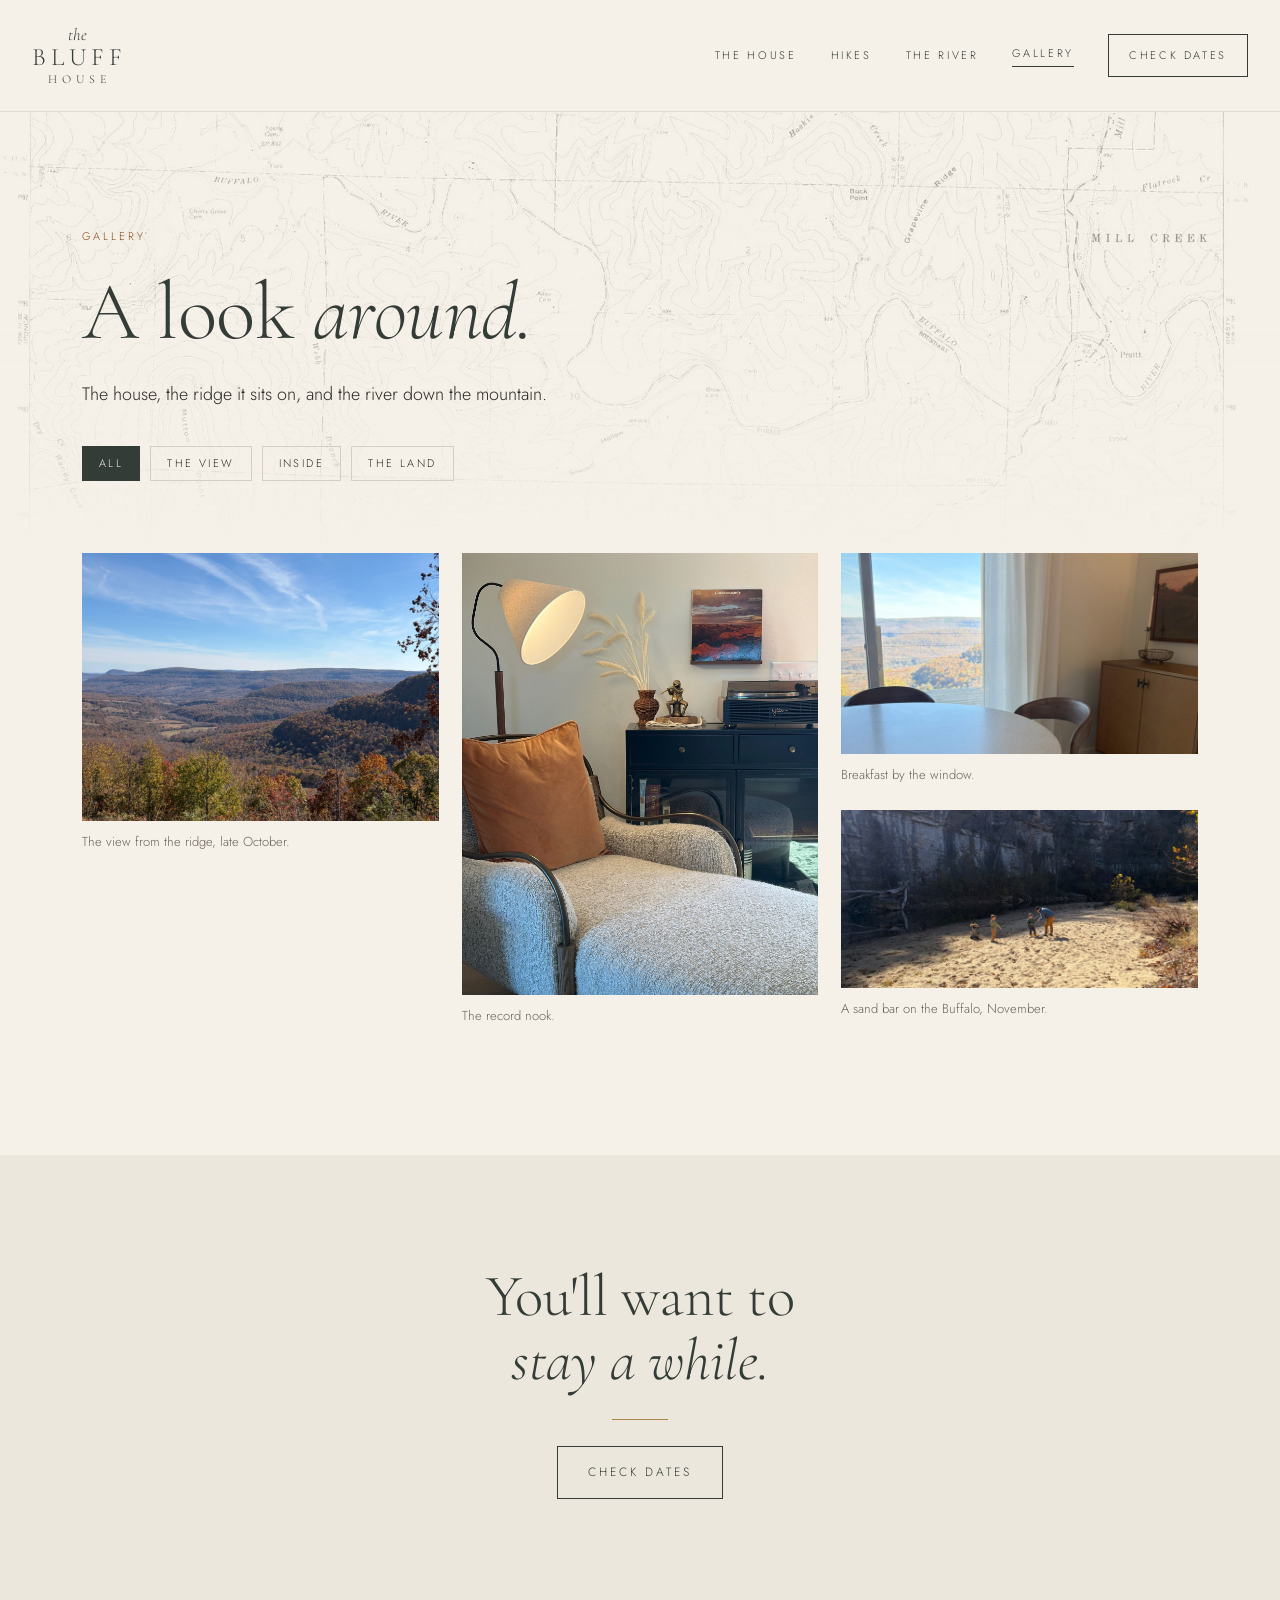
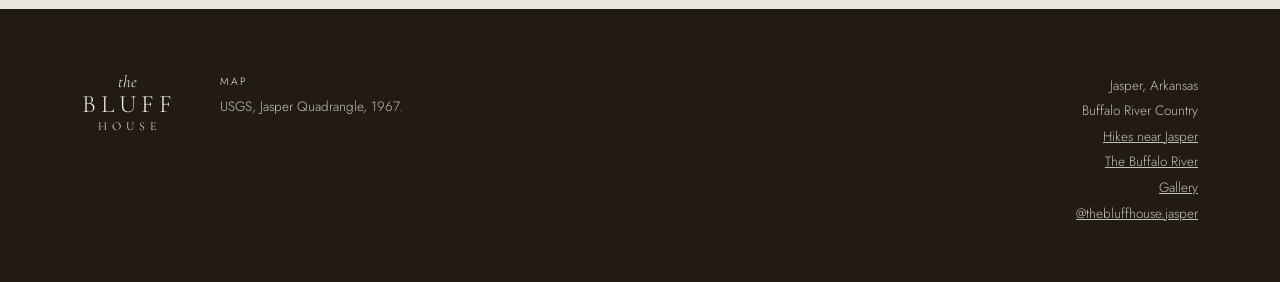
==== gallery.html @ 8c9b640e "Hero frog ~15% smaller everywhere; desktop frog floats ~40px lower Phone placement unchanged (feet s" ====
<!DOCTYPE html>
<html lang="en">
<head>
<meta charset="UTF-8">
<meta name="viewport" content="width=device-width, initial-scale=1.0">
<title>Gallery · The Bluff House · Jasper, Arkansas</title>
<meta name="description" content="Photos of The Bluff House and the Buffalo River country around it, in Jasper, Arkansas.">
<!-- seo -->
<link rel="canonical" href="https://www.thebluffhousejasper.com/gallery.html">
<meta property="og:type" content="website">
<meta property="og:site_name" content="The Bluff House">
<meta property="og:url" content="https://www.thebluffhousejasper.com/gallery.html">
<meta property="og:title" content="Gallery · The Bluff House · Jasper, Arkansas">
<meta property="og:description" content="Photos of The Bluff House and the Buffalo River country around it, in Jasper, Arkansas.">
<meta property="og:image" content="https://www.thebluffhousejasper.com/img/canyon.jpg">
<meta property="og:image:width" content="2048">
<meta property="og:image:height" content="1536">
<meta property="og:image:alt" content="The canyon from the ridge in late October, hardwoods turning red and gold">
<meta name="twitter:card" content="summary_large_image">
<!-- /seo -->
<link rel="preconnect" href="https://fonts.googleapis.com">
<link rel="preconnect" href="https://fonts.gstatic.com" crossorigin>
<link href="https://fonts.googleapis.com/css2?family=Cormorant+Garamond:ital,wght@0,300;0,400;0,500;1,300;1,400&family=Jost:wght@200;300&display=swap" rel="stylesheet">
<link rel="icon" type="image/png" href="img/favicon.png">
<link rel="apple-touch-icon" href="img/apple-touch-icon.png">
<link rel="stylesheet" href="site.css?v=20261121-7">
<style>
.g-head{position:relative;padding:clamp(70px,9vw,120px) 0 clamp(48px,6vw,72px);overflow:hidden}
.g-head .topo{position:absolute;inset:0;background:url(img/topo.jpg) center 40%/cover no-repeat;opacity:.85;-webkit-mask-image:linear-gradient(to bottom,#000 40%,transparent);mask-image:linear-gradient(to bottom,#000 40%,transparent)}
.g-head .wrap{position:relative}
.g-head h1{font-size:clamp(48px,6.4vw,84px);color:var(--ridge)}
.g-head p{margin-top:22px}

.chips{display:flex;flex-wrap:wrap;gap:10px;margin-top:36px}
.chips button{font:300 11px/1 var(--sans);letter-spacing:.22em;text-transform:uppercase;background:none;border:1px solid var(--limestone);color:var(--ink);padding:11px 16px;cursor:pointer}
.chips button[aria-pressed="true"]{background:var(--ridge);border-color:var(--ridge);color:var(--cream)}

.grid-g{columns:3 320px;column-gap:clamp(14px,1.8vw,24px);padding-bottom:clamp(80px,10vw,130px)}
.grid-g figure{break-inside:avoid;margin-bottom:clamp(14px,1.8vw,24px)}
.grid-g figure[hidden]{display:none}
.grid-g button{display:block;width:100%;padding:0;border:0;background:none;cursor:zoom-in}
.grid-g img{width:100%;transition:opacity .25s}
.grid-g button:hover img{opacity:.9}
.grid-g figcaption{font-size:13px;color:#6b6358;margin-top:10px}


.lb{position:fixed;inset:0;z-index:50;background:rgba(34,27,21,.94);display:none;align-items:center;justify-content:center;flex-direction:column;padding:56px 72px}
.lb.open{display:flex}
.lb img{max-width:100%;max-height:calc(100vh - 150px);object-fit:contain}
.lb p{color:rgba(245,240,232,.8);font-size:14px;margin-top:16px;text-align:center}
.lb button{position:absolute;background:none;border:0;color:var(--cream);cursor:pointer;font:300 15px/1 var(--sans);letter-spacing:.2em;text-transform:uppercase;padding:14px;opacity:.85}
.lb button:hover{opacity:1}
.lb .x{top:14px;right:18px}
.lb .prev{left:10px;top:50%;transform:translateY(-50%);font-size:34px;letter-spacing:0;font-family:var(--serif)}
.lb .next{right:10px;top:50%;transform:translateY(-50%);font-size:34px;letter-spacing:0;font-family:var(--serif)}
@media (max-width:640px){.lb{padding:56px 14px}.lb .prev,.lb .next{top:auto;bottom:14px;transform:none}}
</style>
</head>
<body>

<header class="top solid">
  <div class="wrap">
    <a class="mark" href="index.html" aria-label="The Bluff House, home"><i>the</i><b>BLUFF</b><span>HOUSE</span></a>
    <nav aria-label="Main">
      <a href="index.html#ridge">The house</a>
      <a href="hikes.html">Hikes</a>
      <a href="river.html">The river</a>
      <a href="gallery.html" class="on" aria-current="page">Gallery</a>
      <a class="btn" href="index.html#book">Check dates</a>
    </nav>
  </div>
</header>

<main>
<section class="g-head">
  <div class="topo" aria-hidden="true"></div>
  <div class="wrap">
    <span class="label">Gallery</span>
    <h1>A look <em>around.</em></h1>
    <p class="lede">The house, the ridge it sits on, and the river down the mountain.</p>
    <div class="chips" role="group" aria-label="Filter photos">
      <button type="button" data-f="all" aria-pressed="true">All</button>
      <button type="button" data-f="view" aria-pressed="false">The view</button>
      <button type="button" data-f="inside" aria-pressed="false">Inside</button>
      <button type="button" data-f="land" aria-pressed="false">The land</button>
    </div>
  </div>
</section>

<section class="wrap">
  <!--
    ADDING PHOTOS
    1. Put the photo in the img folder (about 2000px wide is plenty).
    2. Copy one <figure> line below and change three things:
       data-cat  -> view, inside, or land (which filter it shows under)
       src / alt -> the file name, and a short description of what's in the photo
       figcaption -> the caption guests see (optional; delete the tag if you don't want one)
    Photos show in the order they're listed.
  -->
  <div class="grid-g" id="grid">
    <figure data-cat="view"><button type="button"><img src="img/canyon.jpg" alt="The canyon from the ridge in late October, hardwoods turning red and gold" width="2048" height="1536" loading="lazy"></button><figcaption>The view from the ridge, late October.</figcaption></figure>
    <figure data-cat="inside"><button type="button"><img src="img/record-nook.jpg" alt="The record nook: a boucle chaise, a cone-shade floor lamp, a turntable, and the brass frog" width="1400" height="1732" loading="lazy"></button><figcaption>The record nook.</figcaption></figure>
    <figure data-cat="inside"><button type="button"><img src="img/mornings.jpg" alt="The round marble dining table by the sliding door, with the canyon beyond the deck" width="1536" height="864" loading="lazy"></button><figcaption>Breakfast by the window.</figcaption></figure>
    <figure data-cat="land"><button type="button"><img src="img/river.jpg" alt="A sand bar on the Buffalo River below a limestone bluff in low November sun" width="1536" height="768" loading="lazy"></button><figcaption>A sand bar on the Buffalo, November.</figcaption></figure>
  </div>
</section>

<section class="g-cta">
  <div class="wrap">
    <h2>You'll want to<br><em>stay a while.</em></h2>
    <div class="rule"></div>
    <a class="btn" href="index.html#book">Check dates</a>
  </div>
</section>
</main>

<footer>
  <div class="wrap">
    <a class="mark" href="index.html"><i>the</i><b>BLUFF</b><span>HOUSE</span></a>
    <p class="credits"><b>Map</b>USGS, Jasper Quadrangle, 1967.</p>
    <p class="meta">Jasper, Arkansas<br>Buffalo River Country<br><span class="links"><a href="hikes.html">Hikes near Jasper</a><a href="river.html">The Buffalo River</a><a href="gallery.html">Gallery</a></span><a href="https://www.instagram.com/thebluffhouse.jasper" rel="noopener">@thebluffhouse.jasper</a></p>
  </div>
</footer>

<div class="lb" id="lb" role="dialog" aria-modal="true" aria-label="Photo viewer">
  <button class="x" type="button" aria-label="Close">Close</button>
  <button class="prev" type="button" aria-label="Previous photo">&larr;</button>
  <img alt="">
  <p></p>
  <button class="next" type="button" aria-label="Next photo">&rarr;</button>
</div>

<script>
(function(){
  var figs=[].slice.call(document.querySelectorAll('#grid figure'));
  var lb=document.getElementById('lb'), img=lb.querySelector('img'), cap=lb.querySelector('p'), cur=0, last=null;
  function visible(){return figs.filter(function(f){return !f.hidden})}
  function show(i){
    var v=visible(); if(!v.length) return;
    cur=(i+v.length)%v.length;
    var f=v[cur], s=f.querySelector('img'), c=f.querySelector('figcaption');
    img.src=s.src; img.alt=s.alt; cap.textContent=c?c.textContent:'';
  }
  function open(f){last=document.activeElement; show(visible().indexOf(f)); lb.classList.add('open'); document.body.style.overflow='hidden'; lb.querySelector('.x').focus()}
  function close(){lb.classList.remove('open'); document.body.style.overflow=''; if(last) last.focus()}
  figs.forEach(function(f){f.querySelector('button').addEventListener('click',function(){open(f)})});
  lb.querySelector('.x').addEventListener('click',close);
  lb.querySelector('.prev').addEventListener('click',function(){show(cur-1)});
  lb.querySelector('.next').addEventListener('click',function(){show(cur+1)});
  lb.addEventListener('click',function(e){if(e.target===lb) close()});
  document.addEventListener('keydown',function(e){
    if(!lb.classList.contains('open')) return;
    if(e.key==='Escape') close(); else if(e.key==='ArrowLeft') show(cur-1); else if(e.key==='ArrowRight') show(cur+1);
  });
  var chips=[].slice.call(document.querySelectorAll('.chips button'));
  chips.forEach(function(b){b.addEventListener('click',function(){
    var f=b.getAttribute('data-f');
    chips.forEach(function(x){x.setAttribute('aria-pressed',x===b?'true':'false')});
    figs.forEach(function(fig){fig.hidden=!(f==='all'||fig.getAttribute('data-cat')===f)});
  })});
})();
</script>
</body>
</html>
---- site.css ----
:root{
  --ridge:#343C37; --limestone:#D6CEC4; --logo-ground:#EBE7DC; --cream:#F5F0E8; --paper:#FAF7F2;
  --cognac:#8B4A1E; --brass:#A9884A; --walnut:#221B15; --ink:#2C2A26; --rule:#E2DAD0;
  --serif:"Cormorant Garamond", Georgia, serif; --sans:"Jost", "Helvetica Neue", Arial, sans-serif;
  --wrap:1180px;
}
*{box-sizing:border-box;margin:0;padding:0}
html{scroll-behavior:smooth}
body{background:var(--cream);color:var(--ink);font-family:var(--sans);font-weight:300;font-size:17px;line-height:1.75;-webkit-font-smoothing:antialiased}
img{display:block;max-width:100%;height:auto}
a{color:inherit}
.wrap{max-width:var(--wrap);margin:0 auto;padding:0 32px}
.label{display:block;font-family:var(--sans);font-weight:300;font-size:11px;letter-spacing:.28em;text-transform:uppercase;color:var(--cognac);margin-bottom:22px}
h1,h2,h3{font-family:var(--serif);font-weight:300;line-height:1.08;letter-spacing:-.005em}
h2{font-size:clamp(38px,4.6vw,60px);color:var(--ridge)}
h2 em,h1 em{font-style:italic}
.rule{width:56px;height:1px;background:var(--brass);margin:28px 0}
.lede{font-size:18px;max-width:34em}
.btn{display:inline-block;font-family:var(--sans);font-weight:300;font-size:12px;letter-spacing:.24em;text-transform:uppercase;text-decoration:none;padding:15px 30px;border:1px solid currentColor;transition:background .25s,color .25s}

/* Header */
.top{position:absolute;inset:0 0 auto 0;z-index:5;color:var(--cream)}
.top .wrap{display:flex;align-items:center;justify-content:space-between;padding-top:26px;padding-bottom:26px;max-width:none}
.mark{text-decoration:none;display:flex;flex-direction:column;align-items:center;line-height:1}
.top.solid .top:not(.solid) .mark{text-shadow:0 1px 10px rgba(34,27,21,.4)}
.mark i{font-family:var(--serif);font-style:italic;font-size:17px;margin-bottom:2px}
.mark b{font-family:var(--serif);font-weight:300;font-size:25px;letter-spacing:.2em;margin-right:-.2em}
.mark span{font-family:var(--serif);font-weight:300;font-size:12px;letter-spacing:.42em;margin-right:-.42em;margin-top:3px}
nav{display:flex;gap:34px;align-items:center}
nav a{font-size:11px;letter-spacing:.24em;text-transform:uppercase;text-decoration:none;font-weight:300;opacity:1}
.top:not(.solid) nav a{text-shadow:0 1px 10px rgba(34,27,21,.45)}
nav a:hover{opacity:1}
nav .btn{padding:11px 20px;font-size:11px}
nav .btn:hover{background:var(--cream);color:var(--walnut)}

.top.solid{position:relative;color:var(--ridge);background:var(--cream);border-bottom:1px solid var(--rule)}
.top.solid nav .btn:hover{background:var(--ridge);color:var(--cream)}
nav a.on{border-bottom:1px solid currentColor;padding-bottom:3px}

/* Hero */
.hero{position:relative;min-height:100vh;min-height:100svh;display:flex;align-items:flex-end;color:var(--cream);background:#6d7d8f url(img/canyon.jpg) center 62%/cover no-repeat}
.hero::before{content:"";position:absolute;inset:0;background:linear-gradient(to top,rgba(34,27,21,.78) 0%,rgba(34,27,21,.45) 40%,rgba(34,27,21,.12) 70%,rgba(34,27,21,0) 85%),linear-gradient(to right,rgba(34,27,21,.42) 0%,rgba(34,27,21,.18) 50%,rgba(34,27,21,0) 75%),linear-gradient(to bottom,rgba(34,27,21,.45),rgba(34,27,21,0) 24%)}
.hero h1,.hero p{text-shadow:0 1px 18px rgba(34,27,21,.35)}
.hero .wrap{position:relative;width:100%;padding-bottom:clamp(48px,9vh,96px)}
.hero .pre{font-family:var(--serif);font-style:italic;font-weight:400;font-size:clamp(21px,2vw,27px);margin:0 0 14px;max-width:none;opacity:.82}
.hero h1{font-size:clamp(54px,9.6vw,140px);line-height:1;max-width:9em}
.hero h1 em{display:inline-block}
.hero p{font-size:18px;font-weight:300;max-width:40em;margin:clamp(30px,4vh,44px) 0 0;opacity:.88}
.hero .btn{margin-top:34px}
/* The headline takes its time: a slow fade in, "never rushes." last */
@keyframes slowrise{from{opacity:0;transform:translateY(14px)}to{opacity:1;transform:none}}
@media (prefers-reduced-motion:no-preference){
  .hero .pre{animation:slowrise 1s ease-out .1s both}
  .hero h1{animation:slowrise 1.4s ease-out .3s both}
  .hero h1 em{animation:slowrise 1.4s ease-out .9s both}
  .hero p,.hero .btn{animation:slowrise 1s ease-out 1.4s both}
  .hero .frog{animation:frogrise 1.6s ease-out 1.8s both,drift 9s ease-in-out 3.4s infinite}
}
/* The frog's spirit floats in the canyon: a little see-through, a faint brass glow, a slow drift */
@keyframes frogrise{from{opacity:0;translate:0 14px}to{opacity:1;translate:0 0}}
@keyframes drift{0%,100%{transform:translateY(0)}50%{transform:translateY(-7px)}}
.hero .frog{display:block;filter:drop-shadow(0 0 26px rgba(169,136,74,.32))}
/* Desktop: as tall as the headline block, feet on the "A proper house" line */
@media (min-width:901px){
  .hero .wrap{display:grid;grid-template-columns:minmax(0,1fr) auto;column-gap:clamp(24px,4vw,72px)}
  .hero .wrap>*{grid-column:1}
  .hero .wrap>.btn{justify-self:start}
  .hero .frog-wrap{grid-column:2;grid-row:1 / 4;position:relative;width:calc((2 * min(140px,9.6vw) + 140px) * .76 * .85)}
  .hero .frog{position:absolute;right:0;bottom:calc(-1 * clamp(24px,2.8vw,44px));width:100%;height:85%;object-fit:contain;object-position:right bottom}
}
/* Phones and tablets: bottom right, feet level with the bottom of "Check dates", rising behind the
   end of the subline. The frog takes no space of its own, so it never pushes the text around. */
@media (max-width:900px){
  .hero .wrap{display:grid;grid-template-columns:minmax(0,1fr)}
  .hero .pre{grid-row:1;grid-column:1;position:relative;z-index:1}
  .hero h1{grid-row:2;grid-column:1;position:relative;z-index:1}
  .hero .wrap>p:not(.pre){grid-row:3;grid-column:1;position:relative;z-index:1}
  .hero .wrap>.btn{grid-row:4;grid-column:1;justify-self:start;position:relative;z-index:1}
  .hero .frog-wrap{--fh:clamp(136px,36vw,205px);grid-row:3 / 5;grid-column:1;justify-self:end;align-self:end;position:relative;width:0;height:0;z-index:0}
  .hero .frog{position:absolute;right:0;bottom:-50px;height:var(--fh);width:auto;max-width:none}
}
.hero .btn:hover{background:var(--cream);color:var(--walnut)}

/* Mornings */
.mornings{padding:clamp(80px,11vw,150px) 0}
.mornings .grid{display:grid;grid-template-columns:5fr 7fr;gap:clamp(36px,6vw,90px);align-items:center}
.mornings p+p{margin-top:18px}
.mornings .sk img{width:100%;max-width:440px;margin-left:auto;mix-blend-mode:multiply}

/* Inside (dark band) */
.inside{position:relative;overflow:hidden;background:var(--ridge);color:var(--cream);padding:clamp(80px,11vw,150px) 0}
.inside .wrap{position:relative;z-index:1}
.inside .dand{position:absolute;right:-70px;bottom:14%;height:80%;width:auto;pointer-events:none;-webkit-mask-image:linear-gradient(to right,transparent 8%,#000 52%),linear-gradient(to top,transparent 0%,#000 38%);-webkit-mask-composite:source-in;mask-image:linear-gradient(to right,transparent 8%,#000 52%),linear-gradient(to top,transparent 0%,#000 38%);mask-composite:intersect}
.inside .more{margin-top:40px;color:var(--cream)}
.inside .more:hover{background:var(--cream);color:var(--ridge)}
.inside .grid{display:grid;grid-template-columns:5fr 6fr;gap:clamp(36px,7vw,110px);align-items:center}
.inside h2{color:var(--cream)}
h2.sm{font-size:clamp(34px,3.7vw,50px)}
.inside .label{color:var(--brass)}
.inside figure img{width:100%;aspect-ratio:4/5;object-fit:cover}
.inside dl{margin-top:40px;border-top:1px solid rgba(245,240,232,.16)}
.inside dl div{display:grid;grid-template-columns:150px 1fr;gap:24px;padding:18px 0;border-bottom:1px solid rgba(245,240,232,.16)}
.inside dt{font-size:12px;letter-spacing:.2em;text-transform:uppercase;color:var(--brass);font-weight:300;padding-top:5px}
.inside dd{font-size:16.5px;opacity:.92}

/* Land */
.land{position:relative;padding:clamp(80px,11vw,140px) 0 clamp(70px,9vw,120px);background:var(--cream)}
.land .topo{position:absolute;inset:0 0 auto 0;height:min(62vw,620px);background:url(img/topo.jpg) center/cover no-repeat;opacity:.9;-webkit-mask-image:linear-gradient(to bottom,#000 55%,transparent);mask-image:linear-gradient(to bottom,#000 55%,transparent)}
.land .wrap{position:relative}
.land .intro{max-width:640px}
.land .sk-head{margin-top:clamp(64px,8vw,110px)}
.sk-head{font-size:30px;color:var(--ridge);margin-bottom:28px}
.sketches{display:grid;grid-template-columns:repeat(4,1fr);gap:clamp(20px,3vw,44px);row-gap:clamp(36px,4.5vw,64px);align-items:end;margin-bottom:clamp(56px,7vw,90px)}
.sketches img{width:100%;mix-blend-mode:multiply}
.sketches figure{display:grid;grid-row:span 2;grid-template-rows:subgrid;row-gap:0}
.sketches figure img{align-self:end}
.sketches figcaption{align-self:start}
.sketches figcaption{margin-top:14px;border-top:1px solid var(--rule);padding-top:10px}
.sketches figcaption b{display:block;font-family:var(--serif);font-weight:400;font-style:italic;font-size:21px;color:var(--ridge);line-height:1.2}
.sketches figcaption span{font-size:11px;letter-spacing:.16em;text-transform:uppercase;color:var(--cognac)}
.questions .river-q::after{content:"";display:table;clear:both}
.q-sketch{float:right;width:min(240px,34%);margin:0 0 12px 28px}
.lists{display:grid;grid-template-columns:1fr 1fr;gap:clamp(40px,7vw,110px)}
.lists h3{font-size:30px;color:var(--ridge);margin-bottom:18px}
.lists ul{list-style:none;border-top:1px solid var(--rule)}
.lists li{display:flex;justify-content:space-between;gap:20px;padding:13px 0;border-bottom:1px solid var(--rule);font-size:16px}
.lists li b{font-weight:300}
.lists li span{white-space:nowrap;color:#6b6358;font-size:14px}
.lists li i{font-style:normal;color:var(--cognac);font-size:11px;letter-spacing:.16em;text-transform:uppercase;margin-left:10px}
.lists .note{font-size:14px;color:#6b6358;margin-top:16px}
.town-sketch{display:block;width:min(100%,340px);margin:0 0 22px;mix-blend-mode:multiply}
.lists .town{display:grid;grid-template-columns:1fr 1fr;column-gap:28px}

/* River band */
.river-band{height:min(78vh,760px);min-height:340px;background:#3b3a33 url(img/river.jpg) center 62%/cover no-repeat}

/* Questions */
.questions{background:var(--paper);padding:clamp(80px,11vw,140px) 0}
.questions .grid{display:grid;grid-template-columns:4fr 8fr;gap:clamp(36px,6vw,90px)}
.questions .side{position:sticky;top:40px;align-self:start}
.questions .grass{width:min(230px,70%);margin-top:48px;mix-blend-mode:multiply}
.questions dl div{padding:26px 0;border-bottom:1px solid var(--rule)}
.questions dl div:first-child{padding-top:0}
.questions dt{font-family:var(--serif);font-size:25px;font-weight:400;color:var(--ridge);line-height:1.25;margin-bottom:8px}
.questions dd{font-size:16.5px}

/* Book */
.book{background:var(--logo-ground);padding:clamp(80px,10vw,130px) 0;text-align:center}
.book .frog{width:clamp(84px,8vw,112px);margin:0 auto}
.book h2{margin-top:30px}
.book .rule{margin:28px auto}
.book p{max-width:32em;margin:0 auto}
#lodgify-widget{max-width:760px;margin:44px auto 0;text-align:left}
.soon{border:1px solid var(--limestone);background:var(--paper);padding:34px 36px;text-align:center}
.soon p{font-size:16.5px}
.soon .btn{margin-top:22px;color:var(--ridge)}
.soon .btn:hover{background:var(--ridge);color:var(--cream)}

/* Footer */
footer{background:var(--walnut);color:rgba(245,240,232,.78);padding:64px 0 56px;font-size:13.5px}
footer .wrap{display:grid;grid-template-columns:auto 1fr auto;gap:48px;align-items:start}
footer .mark{color:var(--cream)}
footer .credits{max-width:560px;line-height:1.65}
footer .credits b{font-weight:300;color:var(--cream);letter-spacing:.2em;text-transform:uppercase;font-size:10.5px;display:block;margin-bottom:6px}
footer .meta{text-align:right;line-height:1.9}

/* Small screens */
@media (max-width:900px){
  .mornings .grid,.inside .grid,.lists,.questions .grid{grid-template-columns:1fr}
  .mornings{padding:64px 0}
  .mornings .sk img{max-width:70%;margin:8px auto 0}
  .inside figure{max-width:520px}
  .questions .grass{display:none}
  .sketches{grid-template-columns:1fr 1fr}
  .questions .side{position:static}
  .sketches figcaption span{font-size:10px;letter-spacing:.1em}
  .inside .dand{display:none}
    footer .wrap{grid-template-columns:1fr;gap:28px}
  footer .meta{text-align:left}
}
@media (max-width:640px){
  body{font-size:16.5px}
  .wrap{padding:0 22px}
  nav a:not(.btn){display:none}
  .mark b{font-size:21px}
    .inside dl div{grid-template-columns:1fr;gap:4px}
  .hero{background-position:62% 62%}
  .hero h1{font-size:min(17vw,68px)}
  .lists li i{display:block;margin:3px 0 0}
  .town-sketch{width:72%}
  .lists .town{column-gap:18px}
  .lists .town li{line-height:1.35}
  .q-sketch{float:none;width:62%;margin:0 0 16px}
}

/* Guide pages (hikes, river) */
.guide-head{position:relative;padding:clamp(70px,9vw,120px) 0 clamp(40px,5vw,64px);overflow:hidden}
.guide-head .topo{position:absolute;inset:0;background:url(img/topo.jpg) center 40%/cover no-repeat;opacity:.85;-webkit-mask-image:linear-gradient(to bottom,#000 40%,transparent);mask-image:linear-gradient(to bottom,#000 40%,transparent)}
.guide-head .wrap{position:relative}
.guide-head h1{font-size:clamp(46px,6vw,80px);color:var(--ridge);max-width:11em}
.guide-head .lede{max-width:38em}
.guide-group{padding:clamp(40px,5vw,64px) 0}
.guide-group h2{font-size:clamp(32px,3.4vw,44px);border-top:1px solid var(--limestone);padding-top:28px}
.guide-group .gnote{font-size:15px;color:#6b6358;margin-top:8px}
.spot{display:grid;grid-template-columns:minmax(200px,340px) 1fr;gap:clamp(24px,4vw,64px);align-items:start;padding:clamp(28px,3.4vw,44px) 0;border-bottom:1px solid var(--rule)}
.spot:last-child{border-bottom:0}
.spot img{width:100%;mix-blend-mode:multiply}
.spot h3{font-size:clamp(28px,2.6vw,34px);color:var(--ridge);font-weight:400}
.spot .m{font-size:11px;letter-spacing:.18em;text-transform:uppercase;color:var(--cognac);margin:6px 0 14px}
.spot p{max-width:36em}
.spot p+p{margin-top:12px}
.spot p b{font-weight:300}
.spot a,.guide-next a,a.inline{color:var(--cognac);text-underline-offset:3px}
.guide-next{padding:clamp(30px,4vw,56px) 0 clamp(60px,8vw,100px);text-align:center}
.guide-next p{font-family:var(--serif);font-style:italic;font-size:clamp(22px,2.2vw,28px);color:var(--ridge)}
.g-cta{background:var(--logo-ground);text-align:center;padding:clamp(70px,9vw,110px) 0}
.g-cta .rule{margin:26px auto}
.g-cta .btn{color:var(--ridge)}
.g-cta .btn:hover{background:var(--ridge);color:var(--cream)}
.more-link{margin:-40px 0 clamp(56px,7vw,90px)}
.more-link .btn{color:var(--ridge)}
.more-link .btn:hover{background:var(--ridge);color:var(--cream)}
a.inline{white-space:nowrap}
footer .links a{display:block}
@media (max-width:700px){
  .spot{grid-template-columns:1fr;gap:18px}
  .spot img{max-width:420px}
}
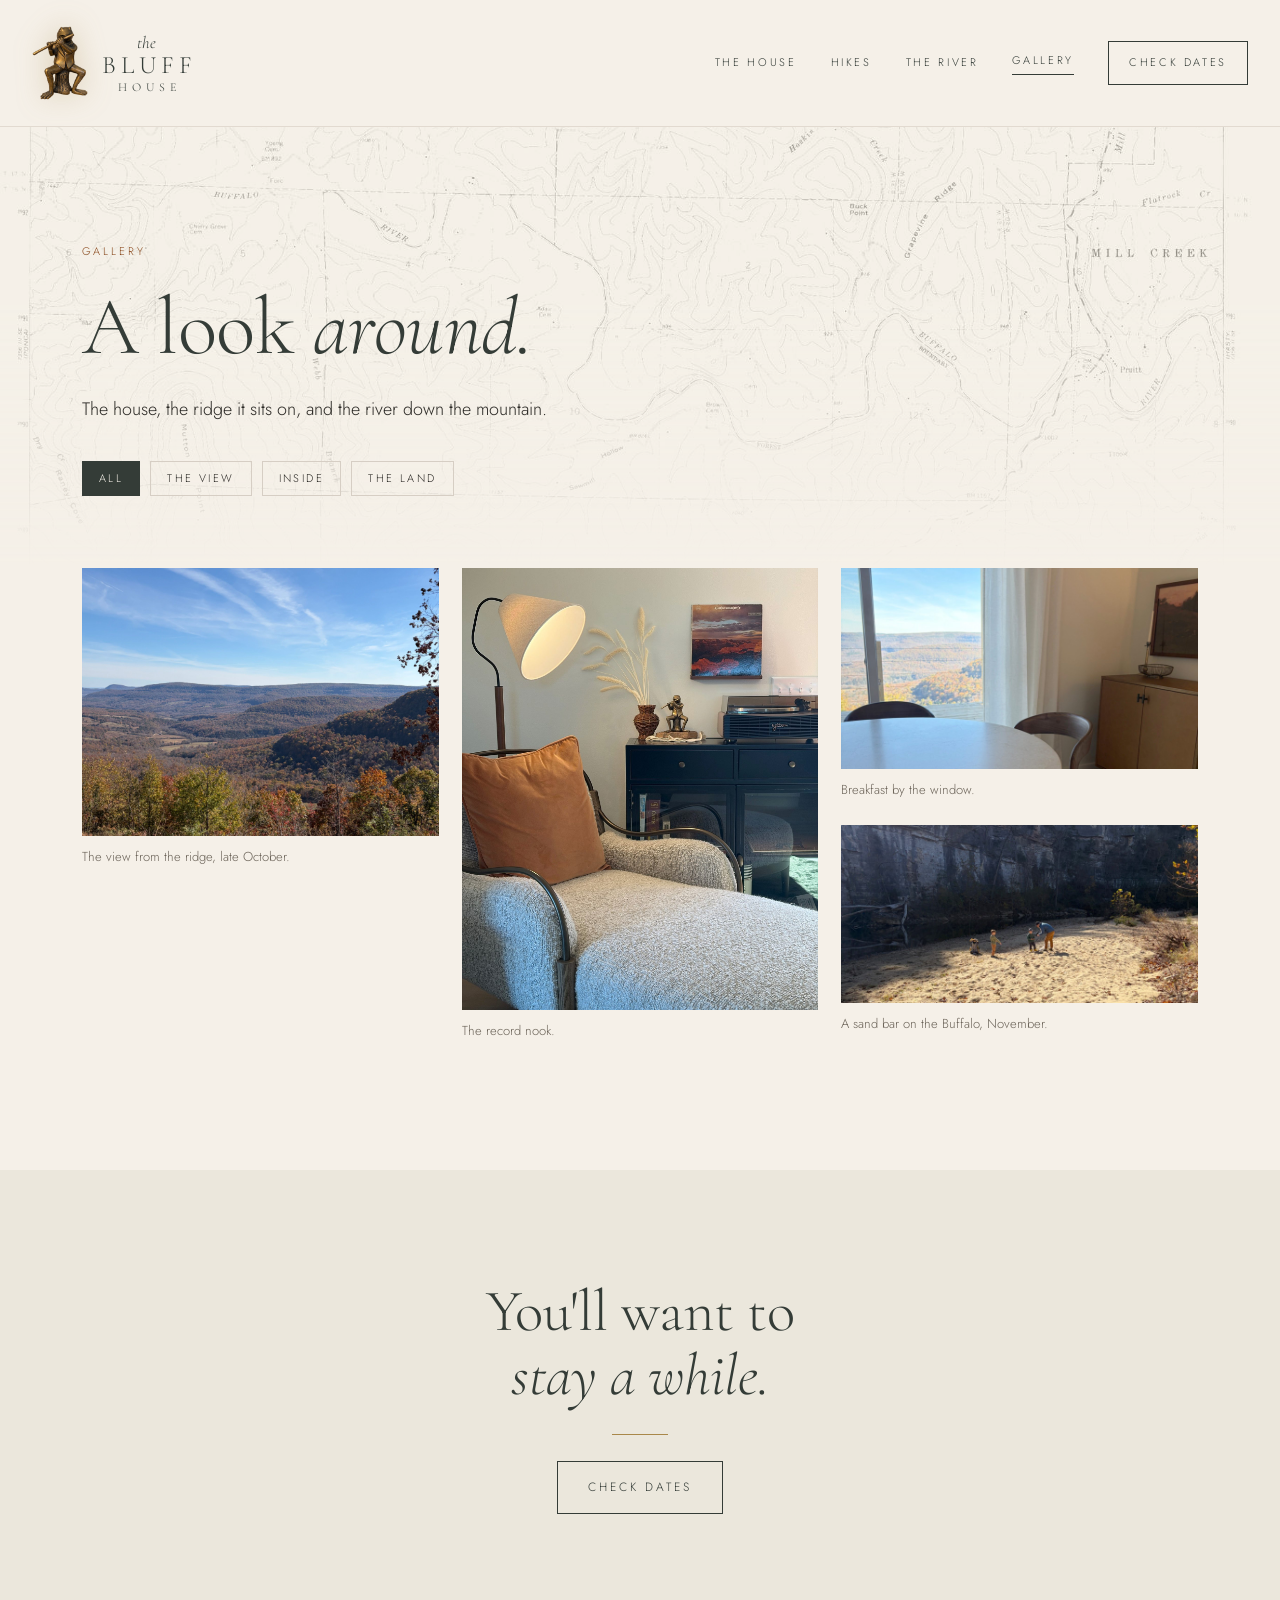
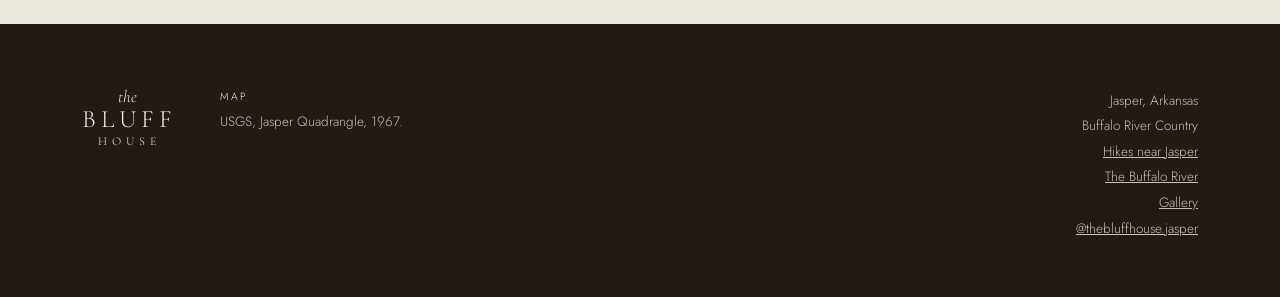
==== commit 842a17f4: "Move the frog from the hero into the header logo on every page Frog beside "the BLUFF HOUSE" wordmar" ====
--- a/gallery.html
+++ b/gallery.html
@@ -23,7 +23,7 @@
 <link href="https://fonts.googleapis.com/css2?family=Cormorant+Garamond:ital,wght@0,300;0,400;0,500;1,300;1,400&family=Jost:wght@200;300&display=swap" rel="stylesheet">
 <link rel="icon" type="image/png" href="img/favicon.png">
 <link rel="apple-touch-icon" href="img/apple-touch-icon.png">
-<link rel="stylesheet" href="site.css?v=20261121-7">
+<link rel="stylesheet" href="site.css?v=20261121-8">
 <style>
 .g-head{position:relative;padding:clamp(70px,9vw,120px) 0 clamp(48px,6vw,72px);overflow:hidden}
 .g-head .topo{position:absolute;inset:0;background:url(img/topo.jpg) center 40%/cover no-repeat;opacity:.85;-webkit-mask-image:linear-gradient(to bottom,#000 40%,transparent);mask-image:linear-gradient(to bottom,#000 40%,transparent)}
@@ -60,7 +60,7 @@
 
 <header class="top solid">
   <div class="wrap">
-    <a class="mark" href="index.html" aria-label="The Bluff House, home"><i>the</i><b>BLUFF</b><span>HOUSE</span></a>
+    <a class="brand" href="index.html" aria-label="The Bluff House, home"><img class="logo-frog" src="img/frog-mark.png" alt="" width="181" height="240"><span class="mark"><i>the</i><b>BLUFF</b><span>HOUSE</span></span></a>
     <nav aria-label="Main">
       <a href="index.html#ridge">The house</a>
       <a href="hikes.html">Hikes</a>
--- a/site.css
+++ b/site.css
@@ -22,6 +22,9 @@
 .top{position:absolute;inset:0 0 auto 0;z-index:5;color:var(--cream)}
 .top .wrap{display:flex;align-items:center;justify-content:space-between;padding-top:26px;padding-bottom:26px;max-width:none}
 .mark{text-decoration:none;display:flex;flex-direction:column;align-items:center;line-height:1}
+/* The frog stands beside the wordmark, like a signature */
+.brand{display:flex;align-items:center;gap:14px;text-decoration:none;color:inherit}
+.logo-frog{height:74px;width:auto;filter:drop-shadow(0 0 14px rgba(169,136,74,.3))}
 .top.solid .top:not(.solid) .mark{text-shadow:0 1px 10px rgba(34,27,21,.4)}
 .mark i{font-family:var(--serif);font-style:italic;font-size:17px;margin-bottom:2px}
 .mark b{font-family:var(--serif);font-weight:300;font-size:25px;letter-spacing:.2em;margin-right:-.2em}
@@ -54,30 +57,6 @@
   .hero h1{animation:slowrise 1.4s ease-out .3s both}
   .hero h1 em{animation:slowrise 1.4s ease-out .9s both}
   .hero p,.hero .btn{animation:slowrise 1s ease-out 1.4s both}
-  .hero .frog{animation:frogrise 1.6s ease-out 1.8s both,drift 9s ease-in-out 3.4s infinite}
-}
-/* The frog's spirit floats in the canyon: a little see-through, a faint brass glow, a slow drift */
-@keyframes frogrise{from{opacity:0;translate:0 14px}to{opacity:1;translate:0 0}}
-@keyframes drift{0%,100%{transform:translateY(0)}50%{transform:translateY(-7px)}}
-.hero .frog{display:block;filter:drop-shadow(0 0 26px rgba(169,136,74,.32))}
-/* Desktop: as tall as the headline block, feet on the "A proper house" line */
-@media (min-width:901px){
-  .hero .wrap{display:grid;grid-template-columns:minmax(0,1fr) auto;column-gap:clamp(24px,4vw,72px)}
-  .hero .wrap>*{grid-column:1}
-  .hero .wrap>.btn{justify-self:start}
-  .hero .frog-wrap{grid-column:2;grid-row:1 / 4;position:relative;width:calc((2 * min(140px,9.6vw) + 140px) * .76 * .85)}
-  .hero .frog{position:absolute;right:0;bottom:calc(-1 * clamp(24px,2.8vw,44px));width:100%;height:85%;object-fit:contain;object-position:right bottom}
-}
-/* Phones and tablets: bottom right, feet level with the bottom of "Check dates", rising behind the
-   end of the subline. The frog takes no space of its own, so it never pushes the text around. */
-@media (max-width:900px){
-  .hero .wrap{display:grid;grid-template-columns:minmax(0,1fr)}
-  .hero .pre{grid-row:1;grid-column:1;position:relative;z-index:1}
-  .hero h1{grid-row:2;grid-column:1;position:relative;z-index:1}
-  .hero .wrap>p:not(.pre){grid-row:3;grid-column:1;position:relative;z-index:1}
-  .hero .wrap>.btn{grid-row:4;grid-column:1;justify-self:start;position:relative;z-index:1}
-  .hero .frog-wrap{--fh:clamp(136px,36vw,205px);grid-row:3 / 5;grid-column:1;justify-self:end;align-self:end;position:relative;width:0;height:0;z-index:0}
-  .hero .frog{position:absolute;right:0;bottom:-50px;height:var(--fh);width:auto;max-width:none}
 }
 .hero .btn:hover{background:var(--cream);color:var(--walnut)}
 
@@ -179,6 +158,8 @@
   footer .meta{text-align:left}
 }
 @media (max-width:640px){
+  .logo-frog{height:60px}
+  .brand{gap:10px}
   body{font-size:16.5px}
   .wrap{padding:0 22px}
   nav a:not(.btn){display:none}
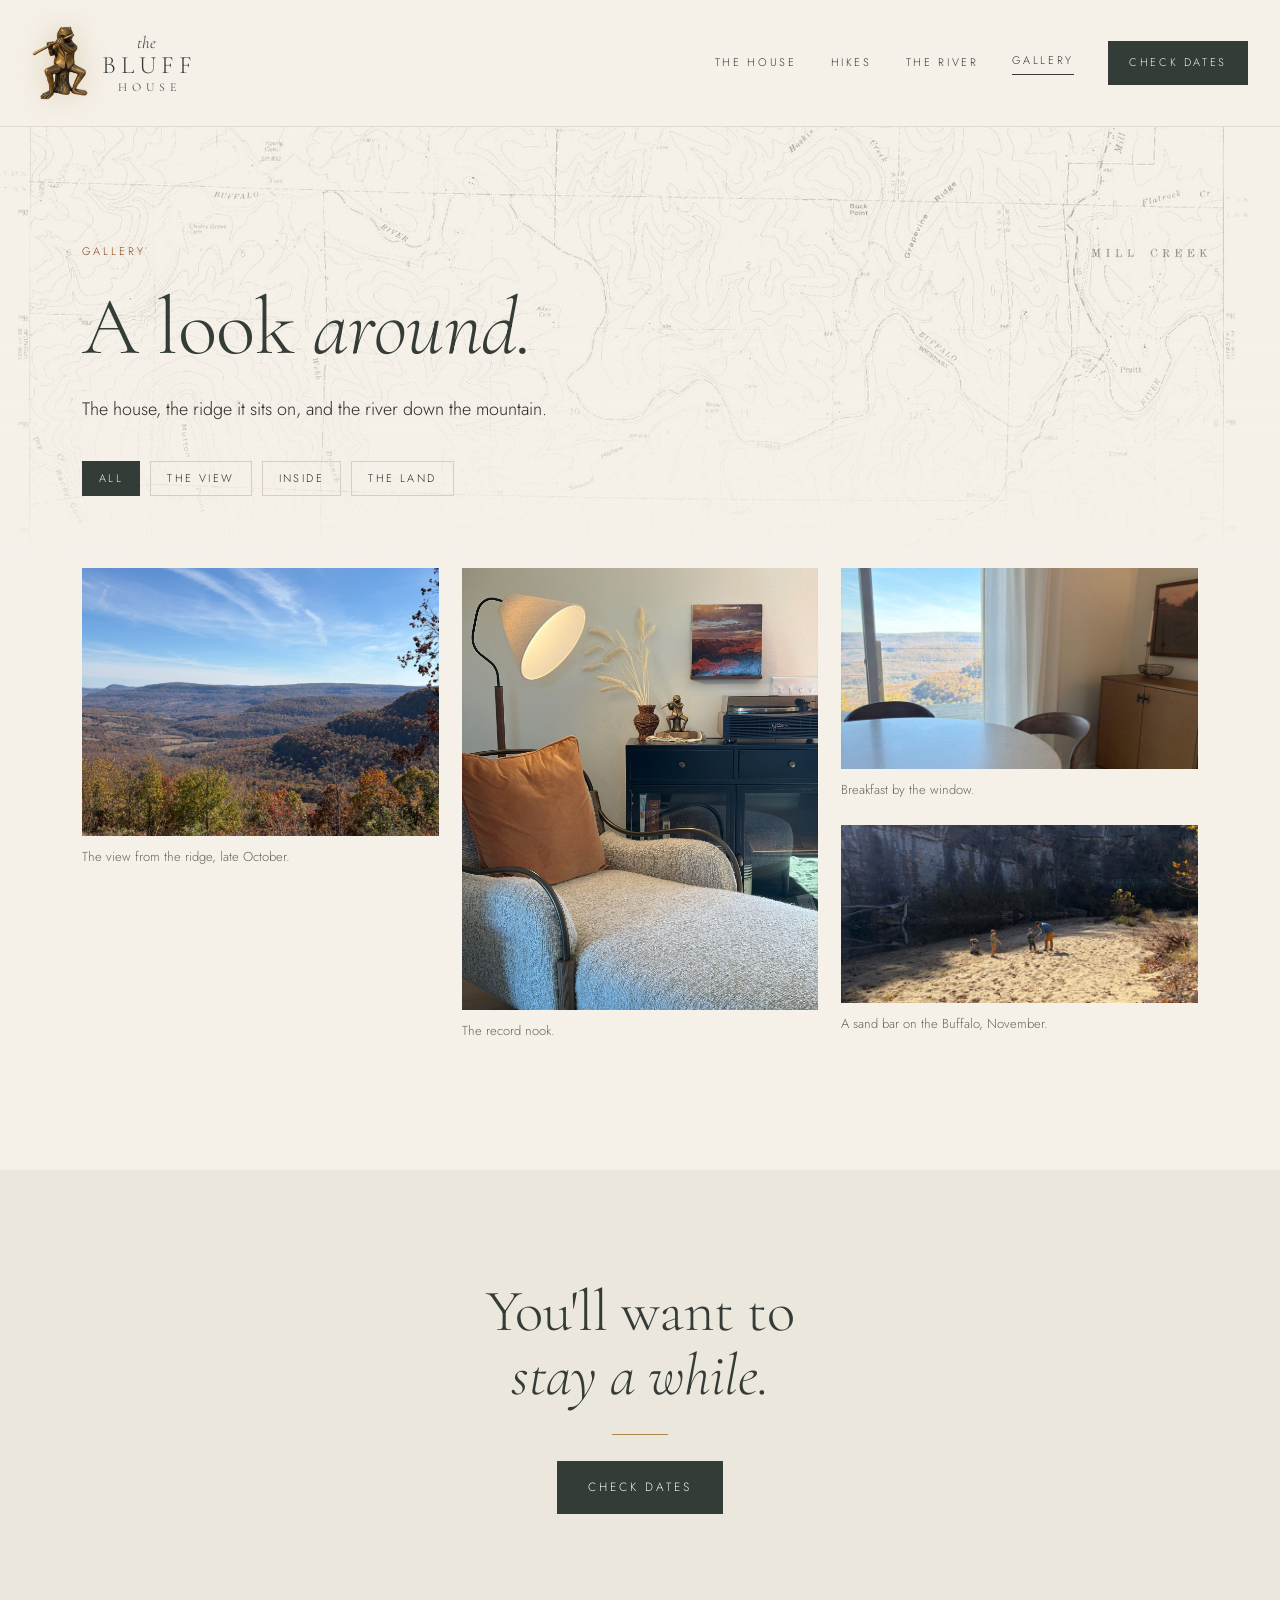
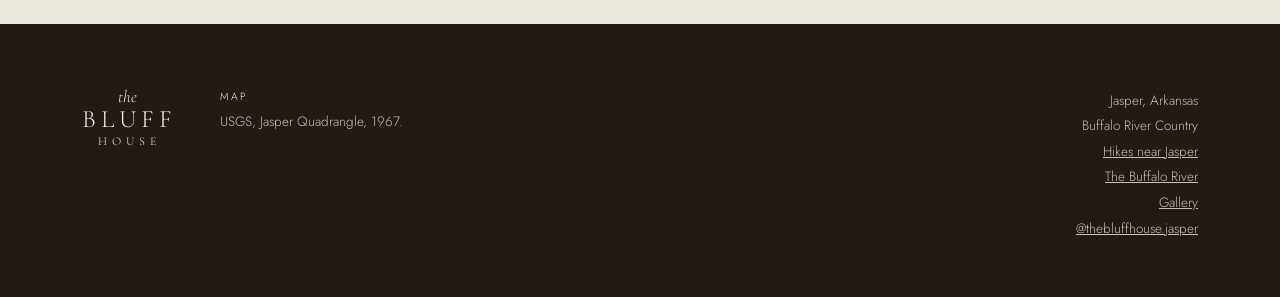
==== commit 8a6fbcbc: "Check dates buttons: filled by default, outline on hover Cream fill on the photo (home header and he" ====
--- a/gallery.html
+++ b/gallery.html
@@ -23,7 +23,7 @@
 <link href="https://fonts.googleapis.com/css2?family=Cormorant+Garamond:ital,wght@0,300;0,400;0,500;1,300;1,400&family=Jost:wght@200;300&display=swap" rel="stylesheet">
 <link rel="icon" type="image/png" href="img/favicon.png">
 <link rel="apple-touch-icon" href="img/apple-touch-icon.png">
-<link rel="stylesheet" href="site.css?v=20261121-8">
+<link rel="stylesheet" href="site.css?v=20261121-9">
 <style>
 .g-head{position:relative;padding:clamp(70px,9vw,120px) 0 clamp(48px,6vw,72px);overflow:hidden}
 .g-head .topo{position:absolute;inset:0;background:url(img/topo.jpg) center 40%/cover no-repeat;opacity:.85;-webkit-mask-image:linear-gradient(to bottom,#000 40%,transparent);mask-image:linear-gradient(to bottom,#000 40%,transparent)}
--- a/site.css
+++ b/site.css
@@ -207,3 +207,9 @@
   .spot{grid-template-columns:1fr;gap:18px}
   .spot img{max-width:420px}
 }
+
+/* "Check dates": filled by default, outline on hover */
+.top nav .btn[href$="#book"],.hero .btn[href$="#book"]{background:var(--cream);color:var(--walnut);border-color:var(--cream);text-shadow:none}
+.top nav .btn[href$="#book"]:hover,.hero .btn[href$="#book"]:hover{background:transparent;color:var(--cream)}
+.top.solid nav .btn[href$="#book"],.g-cta .btn[href$="#book"]{background:var(--ridge);color:var(--cream);border-color:var(--ridge)}
+.top.solid nav .btn[href$="#book"]:hover,.g-cta .btn[href$="#book"]:hover{background:transparent;color:var(--ridge)}
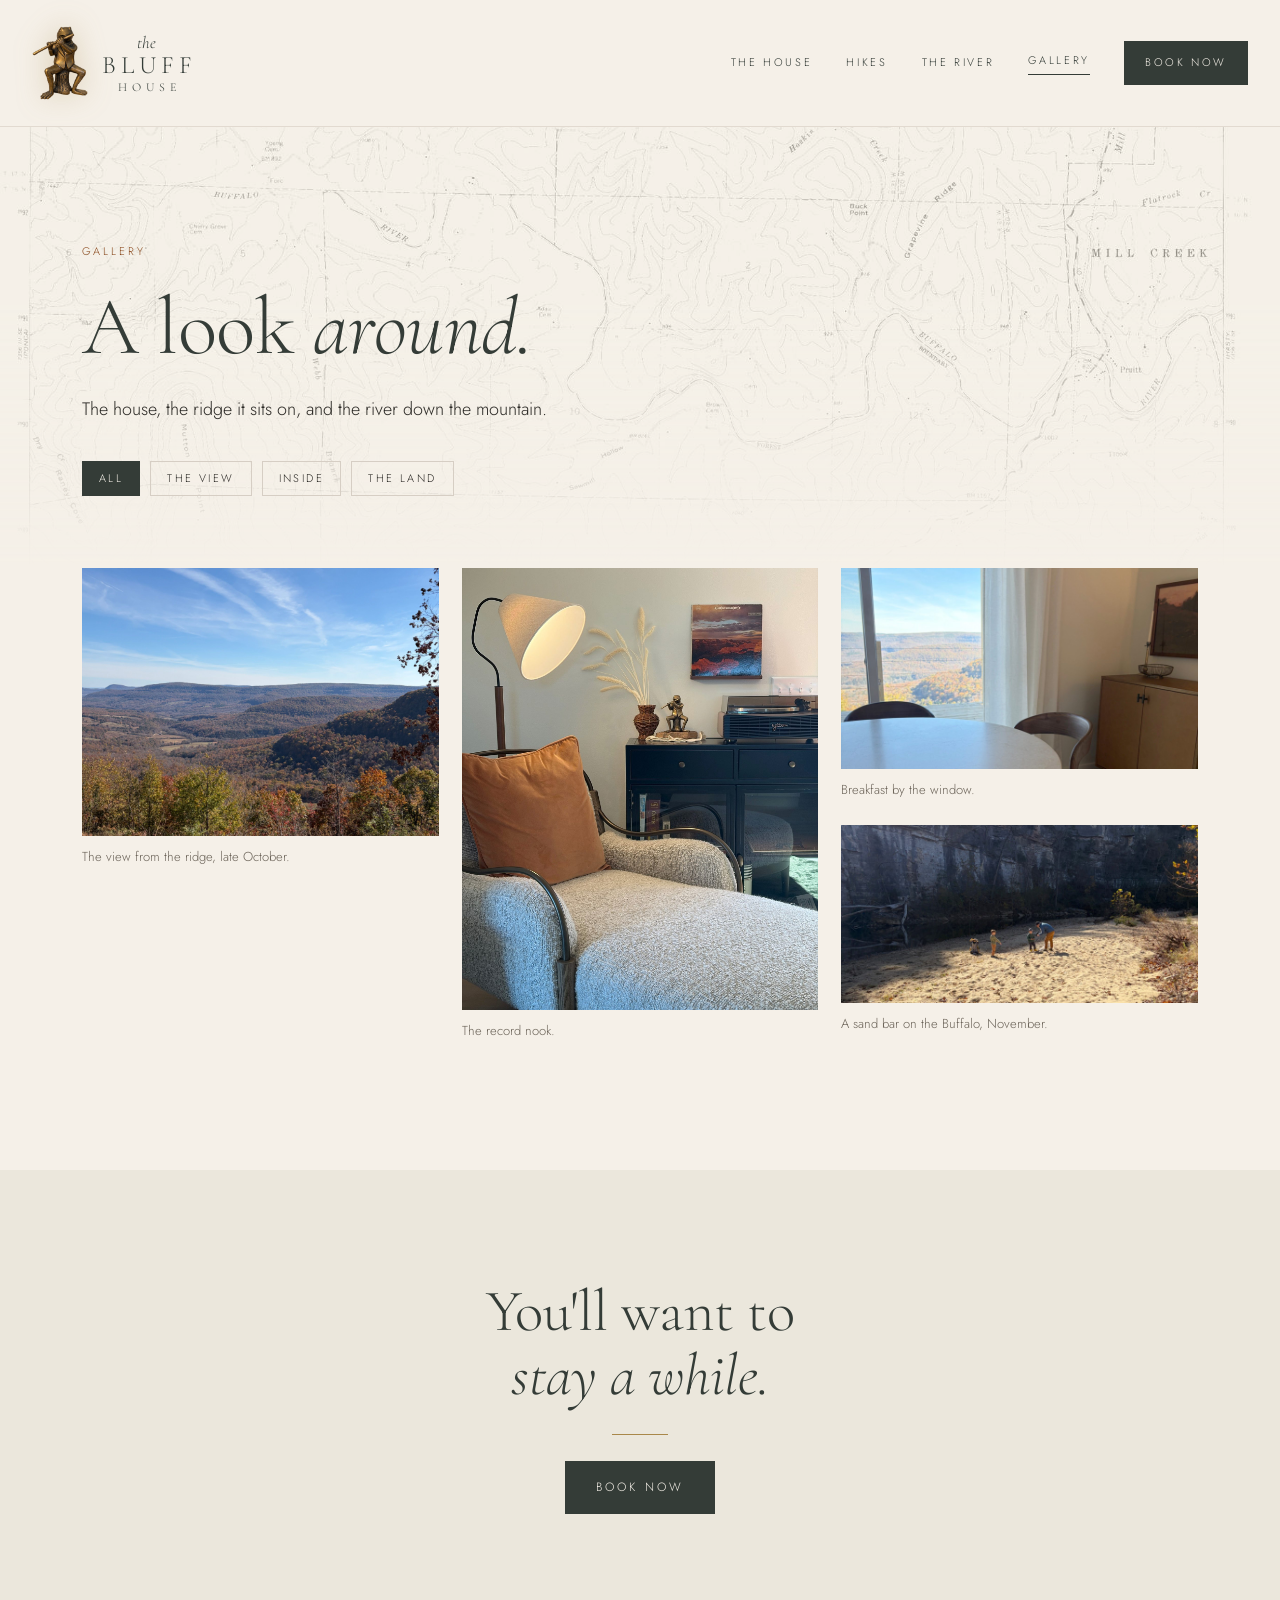
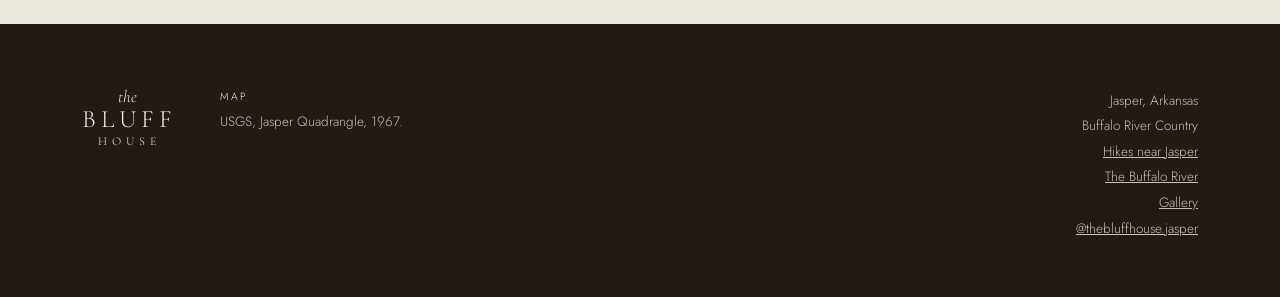
==== commit 7b7c7be2: ""Check dates" buttons become "Book now"; booking FAQ for winter 2026-27 "When can we book?": select " ====
--- a/gallery.html
+++ b/gallery.html
@@ -23,7 +23,7 @@
 <link href="https://fonts.googleapis.com/css2?family=Cormorant+Garamond:ital,wght@0,300;0,400;0,500;1,300;1,400&family=Jost:wght@200;300&display=swap" rel="stylesheet">
 <link rel="icon" type="image/png" href="img/favicon.png">
 <link rel="apple-touch-icon" href="img/apple-touch-icon.png">
-<link rel="stylesheet" href="site.css?v=20261121-9">
+<link rel="stylesheet" href="site.css?v=20261121-10">
 <style>
 .g-head{position:relative;padding:clamp(70px,9vw,120px) 0 clamp(48px,6vw,72px);overflow:hidden}
 .g-head .topo{position:absolute;inset:0;background:url(img/topo.jpg) center 40%/cover no-repeat;opacity:.85;-webkit-mask-image:linear-gradient(to bottom,#000 40%,transparent);mask-image:linear-gradient(to bottom,#000 40%,transparent)}
@@ -66,7 +66,7 @@
       <a href="hikes.html">Hikes</a>
       <a href="river.html">The river</a>
       <a href="gallery.html" class="on" aria-current="page">Gallery</a>
-      <a class="btn" href="index.html#book">Check dates</a>
+      <a class="btn" href="index.html#book">Book now</a>
     </nav>
   </div>
 </header>
@@ -109,7 +109,7 @@
   <div class="wrap">
     <h2>You'll want to<br><em>stay a while.</em></h2>
     <div class="rule"></div>
-    <a class="btn" href="index.html#book">Check dates</a>
+    <a class="btn" href="index.html#book">Book now</a>
   </div>
 </section>
 </main>
--- a/site.css
+++ b/site.css
@@ -130,10 +130,7 @@
 .book .rule{margin:28px auto}
 .book p{max-width:32em;margin:0 auto}
 #lodgify-widget{max-width:760px;margin:44px auto 0;text-align:left}
-.soon{border:1px solid var(--limestone);background:var(--paper);padding:34px 36px;text-align:center}
-.soon p{font-size:16.5px}
-.soon .btn{margin-top:22px;color:var(--ridge)}
-.soon .btn:hover{background:var(--ridge);color:var(--cream)}
+#lodgify-book-now-box :is(button,input,select,textarea){font-family:inherit}
 
 /* Footer */
 footer{background:var(--walnut);color:rgba(245,240,232,.78);padding:64px 0 56px;font-size:13.5px}
@@ -208,7 +205,7 @@
   .spot img{max-width:420px}
 }
 
-/* "Check dates": filled by default, outline on hover */
+/* "Book now": filled by default, outline on hover */
 .top nav .btn[href$="#book"],.hero .btn[href$="#book"]{background:var(--cream);color:var(--walnut);border-color:var(--cream);text-shadow:none}
 .top nav .btn[href$="#book"]:hover,.hero .btn[href$="#book"]:hover{background:transparent;color:var(--cream)}
 .top.solid nav .btn[href$="#book"],.g-cta .btn[href$="#book"]{background:var(--ridge);color:var(--cream);border-color:var(--ridge)}
